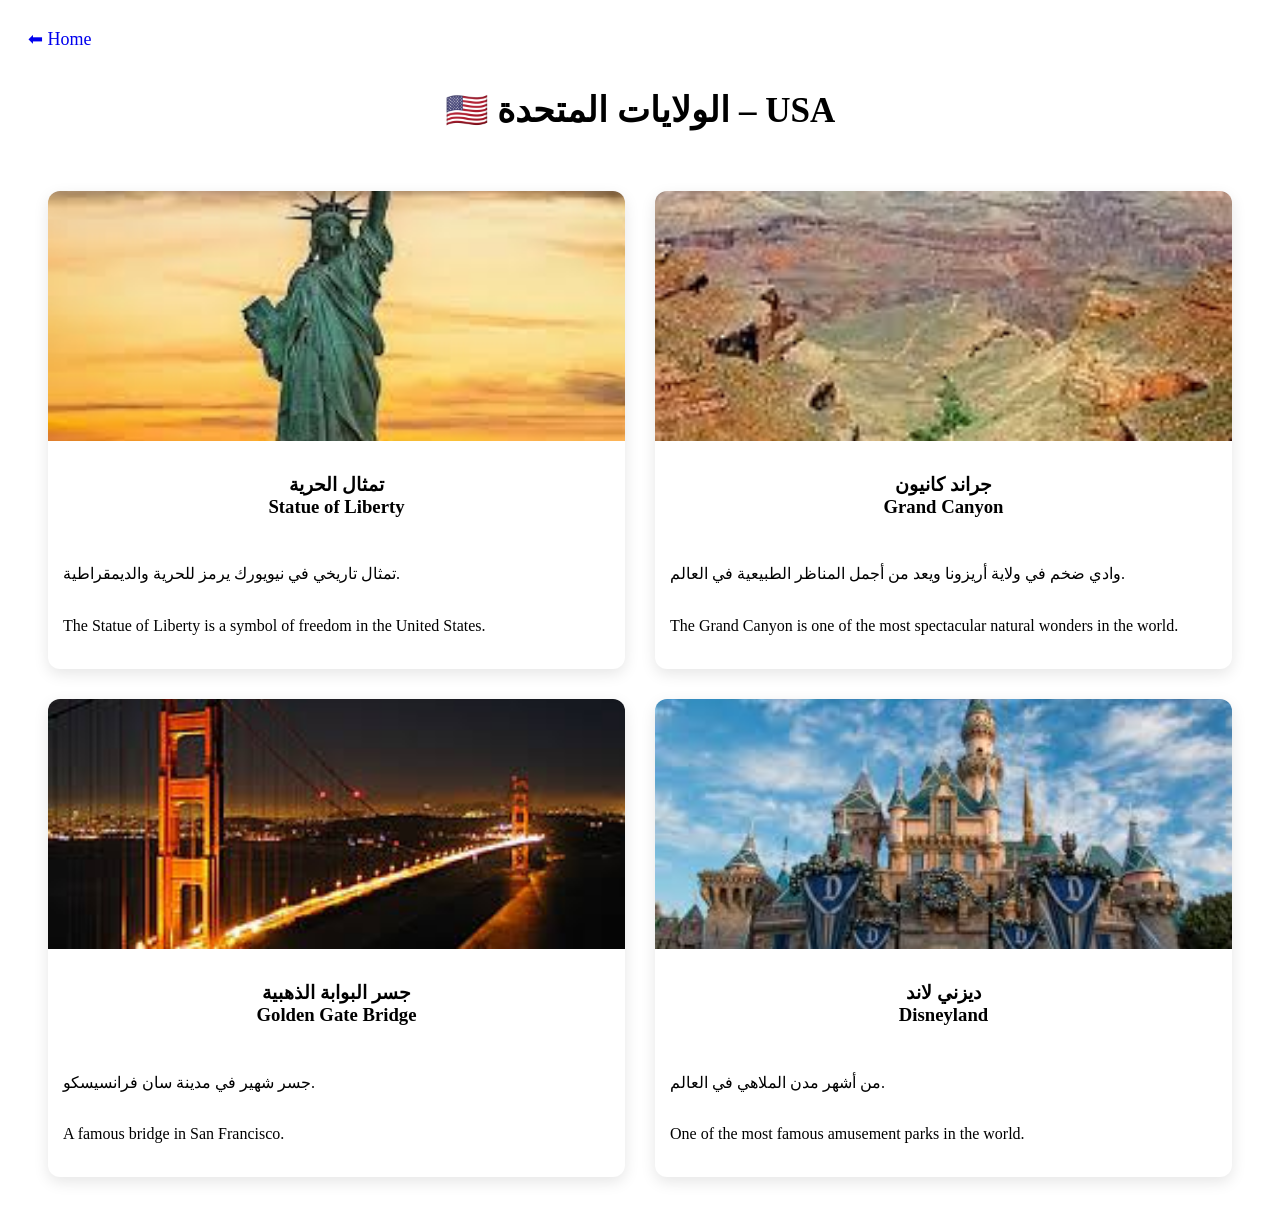
==== index.html @ 34f93b87 "Update and rename usa.html to index.html" ====
<!DOCTYPE html>
<html lang="ar">

<head>

<meta charset="UTF-8">
<meta name="viewport" content="width=device-width, initial-scale=1.0">

<title>Country Tourism</title>

<link rel="stylesheet" href="style1.css">

</head>


<header>

<a href="https://peacecode14-alt.github.io/travel-world/" class="back">⬅ Home</a>

<h1 class="country-title">🇺🇸 الولايات المتحدة – USA</h1>

</header>






<section class="places">

<div class="place">

<img src="am1.jpg">

<h3>
تمثال الحرية
<br>
Statue of Liberty
</h3>

<p>

تمثال تاريخي في نيويورك يرمز للحرية والديمقراطية.

<br><br>
The Statue of Liberty is a symbol of freedom in the United States.


</p>

</div>


<div class="place">

<img src="am2.jpg">






<h3>
جراند كانيون
<br>
Grand Canyon
</h3>

<p>
وادي ضخم في ولاية أريزونا ويعد من أجمل المناظر الطبيعية في العالم.

<br><br>
The Grand Canyon is one of the most spectacular natural wonders in the world.
</p>

</div>


<div class="place">

<img src="am3.jpg">

<h3>
 جسر البوابة الذهبية


<br>
Golden Gate Bridge
</h3>

<p>
جسر شهير في مدينة سان فرانسيسكو.
<br><br>
A famous bridge in San Francisco.
</p>

</div>


<div class="place">

<img src="am4.jpg">

<h3>
ديزني لاند


<br>
Disneyland
</h3>

<p>
من أشهر مدن الملاهي في العالم.
<br><br>
One of the most famous amusement parks in the world.
</p>

</div>

</section>

</body>
</html>
---- style1.css ----
.country-title {

    text-align: center;
    margin: 20px;
    font-size: 35px;

}

.back {

    text-decoration: none;
    margin: 20px;
    display: inline-block;
    font-size: 18px;

}

.places {

    display: grid;
    grid-template-columns: repeat(2, 1fr);
    gap: 30px;
    padding: 40px;

}

.place {

    background: white;
    border-radius: 12px;
    overflow: hidden;
    box-shadow: 0 5px 15px rgba(0, 0, 0, 0.1);
    transition: .4s;

}

.place img {

    width: 100%;
    height: 250px;
    object-fit: cover;
    transition: .4s;

}

.place:hover img {

    transform: scale(1.1);

}

.place h3 {

    text-align: center;
    padding: 10px;

}

.place p {

    padding: 15px;
    line-height: 1.6;

}

@media(max-width:700px) {

    .places {

        grid-template-columns: 1fr;

    }

}
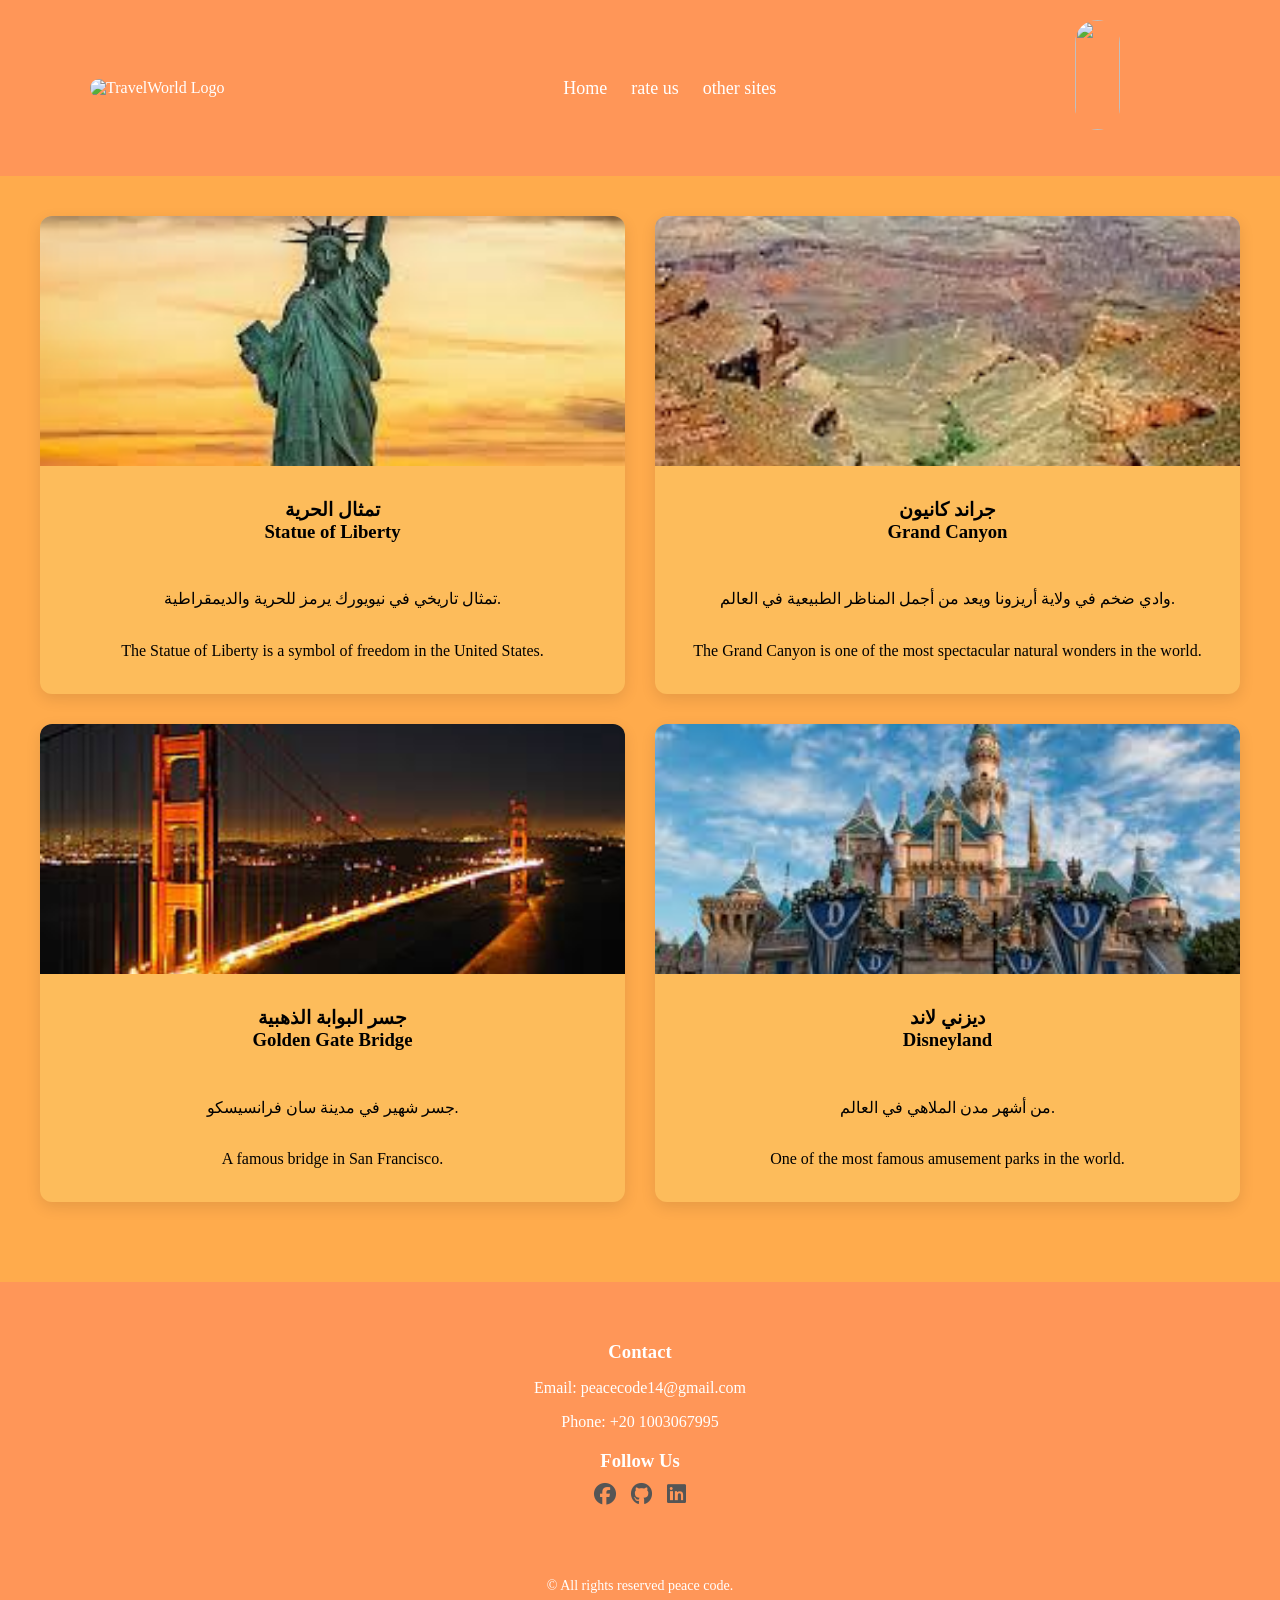
==== commit 889210cf: "Update index.html" ====
--- a/index.html
+++ b/index.html
@@ -9,17 +9,27 @@
 <title>Country Tourism</title>
 
 <link rel="stylesheet" href="style1.css">
-
+<link rel="stylesheet" href="https://cdnjs.cloudflare.com/ajax/libs/font-awesome/6.5.0/css/all.min.css">
 </head>
 
 
-<header>
+  <nav class="navbar">
+<div class="logo">
+<img class="star" src="flight.png" alt="TravelWorld Logo">
+</div>
 
-<a href="https://peacecode14-alt.github.io/travel-world/" class="back">⬅ Home</a>
+<ul class="menu">
+<div class="nav-links">
 
-<h1 class="country-title">🇺🇸 الولايات المتحدة – USA</h1>
-
-</header>
+<a href="https://peacecode14-alt.github.io/travel-world/" class="back">Home</a>
+<a href="rate-us.html" class="active">rate us</a>
+<a href="other-sites.html" class="active">other sites</a>
+</ul>
+</div>
+<div class="starlogo">
+<a href="rate-us.html"><div><img src="star-logo.png"></div></a>
+</div>
+</nav>
 
 
 
@@ -118,6 +128,54 @@
 </div>
 
 </section>
+ <footer class="site-footer">
 
+
+
+
+
+
+
+<div class="footer-content">
+
+<div class="footer-section social">
+<div class="footer-section">
+
+<h3>Contact</h3>
+<p>Email: peacecode14@gmail.com</p>
+<p>Phone: +20 1003067995</p>
+
+</div>
+<h3>Follow Us</h3>
+<div class="social-links">
+         <a href="https://web.facebook.com/profile.php?id=61561774513017&locale=ar_AR" target="_blank">
+          <i class="fa-brands fa-facebook"></i>
+        </a>
+
+        <a href="https://github.com/peacecode14-alt" target="_blank">
+          <i class="fa-brands fa-github"></i>
+        </a>
+        <a
+          href="https://www.linkedin.com/in/ahmed-emad-367192395/"
+          target="_blank"
+        >
+          <i class="fa-brands fa-linkedin"></i>
+        </a>
+      </div>
+</div>
+
+</div>
+
+
+
+
+
+
+
+<div class="footer-bottom">
+<p>© All rights reserved peace code.</p>
+</div>
+
+</footer>
 </body>
 </html>
--- a/style1.css
+++ b/style1.css
@@ -1,3 +1,62 @@
+body {
+    background: #ffab4c;
+    margin: 0;
+    padding: 0;
+}
+
+.navbar {
+    padding: 60px;
+    display: flex;
+    justify-content: space-between;
+    align-items: center;
+    padding: 20px 60px;
+    background: #ff9658;
+    color: white;
+    margin-top: 0px;
+    z-index: 1000;
+    max-height: 150px;
+    margin-left: auto;
+}
+
+nav a {
+    margin-right: 20px;
+    text-decoration: none;
+    color: white;
+    font-size: 18px;
+    transition: .3s;
+
+}
+
+nav a:hover {
+    color: #38bdf8;
+}
+
+.logo img {
+    height: 90px;
+    width: 200px;
+    margin-left: 30px;
+    border: none;
+    border-radius: 50px;
+}
+
+
+.starlogo img {
+    width: 45px;
+    margin-left: auto;
+    height: 90px;
+    height: 110px;
+    border: none;
+    border-radius: 50px;
+    margin-right: 100px;
+
+}
+
+
+
+
+
+
+
 .country-title {
 
     text-align: center;
@@ -26,7 +85,7 @@
 
 .place {
 
-    background: white;
+    background: rgb(253, 188, 91);
     border-radius: 12px;
     overflow: hidden;
     box-shadow: 0 5px 15px rgba(0, 0, 0, 0.1);
@@ -60,15 +119,79 @@
 
     padding: 15px;
     line-height: 1.6;
+    text-align: center;
+}
+
+.site-footer {
+    background: #ff9658;
+    backdrop-filter: blur(8px);
+    color: white;
+    padding: 40px 20px 20px 20px;
+    margin-top: 40px;
+}
+
+.footer-content {
+    display: flex;
+    justify-content: center;
+    flex-wrap: wrap;
 
 }
 
+.footer-section {
+    min-width: 200px;
+    text-align: center;
+}
+
+.footer-section h3 {
+    margin-bottom: 10px;
+}
+
+
+.footer-section a:hover {
+    color: #66c0f4;
+}
+
+.footer-bottom {
+    text-align: center;
+    border-top: 1px solid #ff9658;
+    padding-top: 15px;
+    margin-top: 20px;
+    font-size: 14px;
+}
+
+
+.social-links {
+    display: flex;
+    justify-content: center;
+    gap: 15px;
+    margin-bottom: 20px;
+}
+
+.social-links a {
+    font-size: 22px;
+    color: #555;
+    transition: 0.3s;
+}
+
+.social-links a:hover {
+    color: #2196f3;
+    transform: scale(1.2);
+}
+
+.copy {
+    margin-top: 25px;
+    opacity: 0.6;
+    text-align: center;
+}
+
 @media(max-width:700px) {
-
-    .places {
-
-        grid-template-columns: 1fr;
-
+    header {
+        flex-direction: column;
+        padding: 15px 30px;
     }
 
-}+    nav {
+        margin-top: 10px;
+    }
+
+}
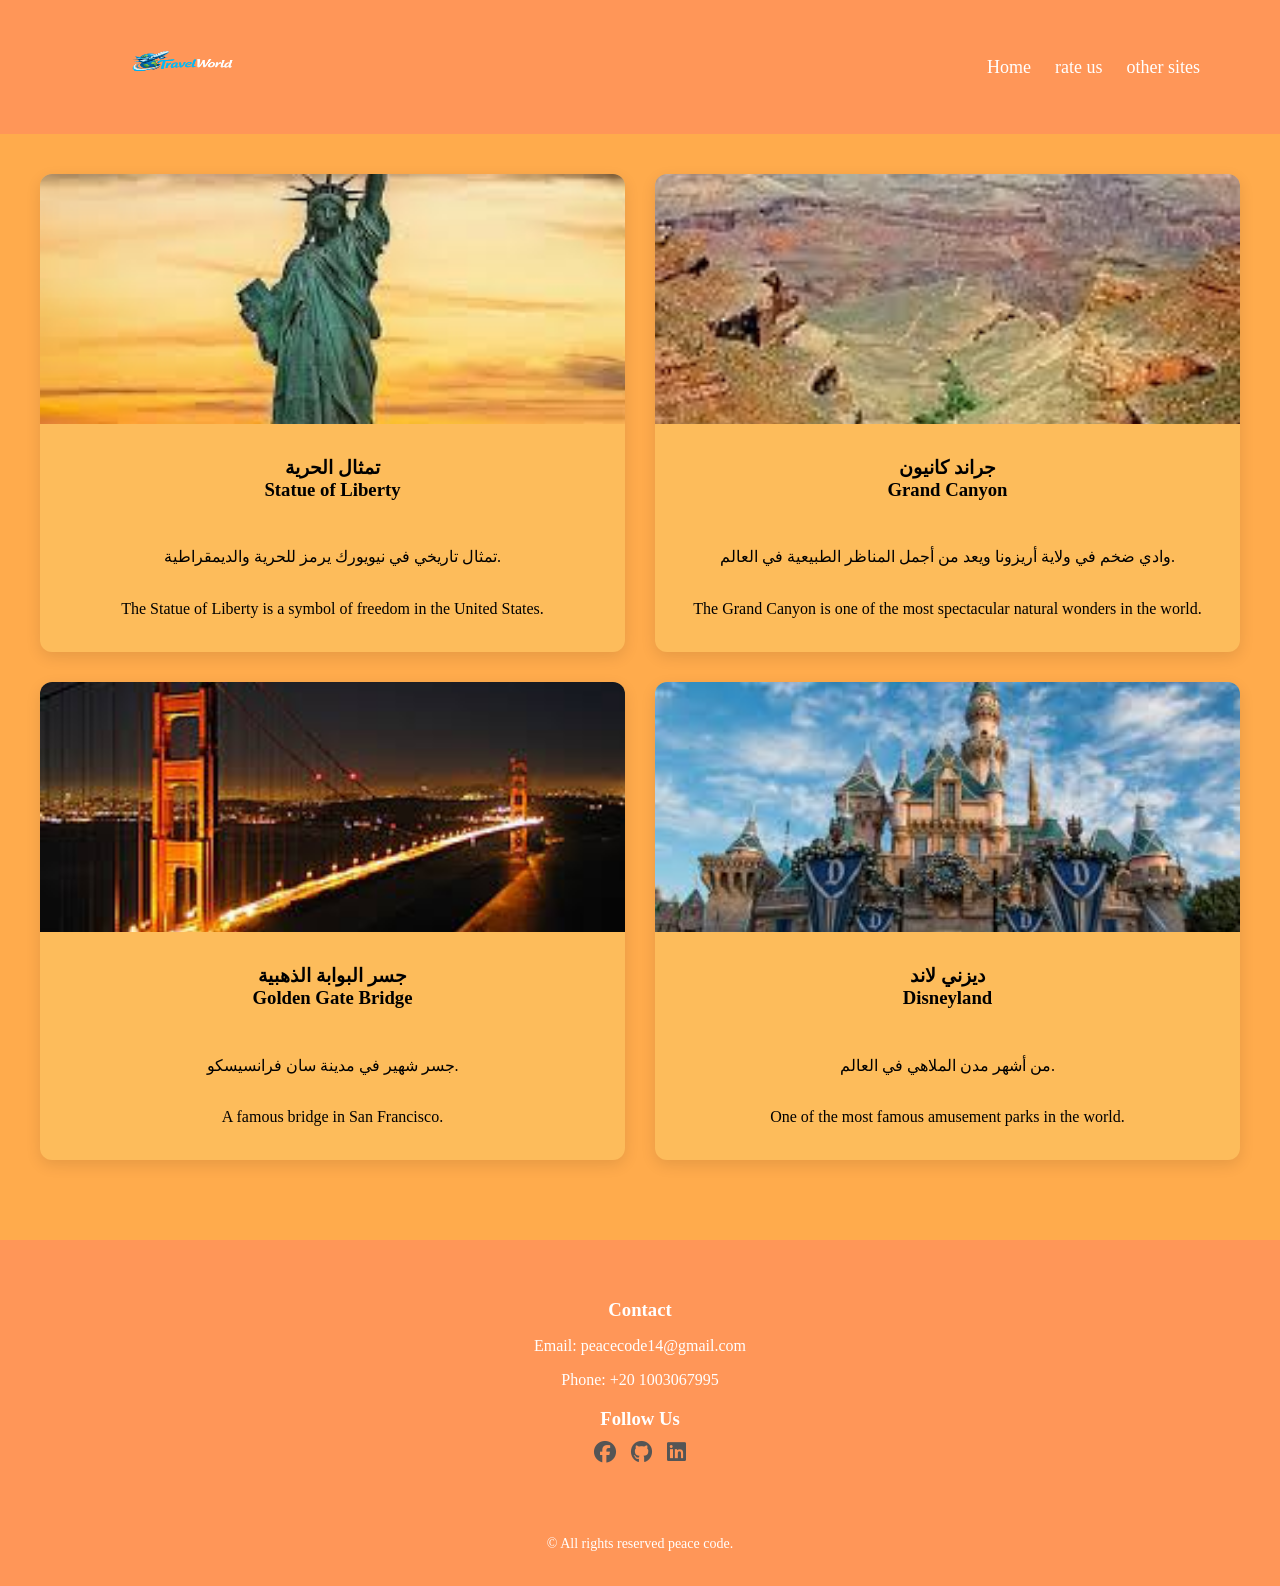
==== commit 98f33137: "Update index.html" ====
--- a/index.html
+++ b/index.html
@@ -22,13 +22,11 @@
 <div class="nav-links">
 
 <a href="https://peacecode14-alt.github.io/travel-world/" class="back">Home</a>
-<a href="rate-us.html" class="active">rate us</a>
-<a href="other-sites.html" class="active">other sites</a>
+<a href="https://peacecode14-alt.github.io/japan/rate-us.html" class="active">rate us</a>
+<a href="https://peacecode14-alt.github.io/japan/other-sites.html" class="active">other sites</a>
 </ul>
 </div>
-<div class="starlogo">
-<a href="rate-us.html"><div><img src="star-logo.png"></div></a>
-</div>
+
 </nav>
 
 
